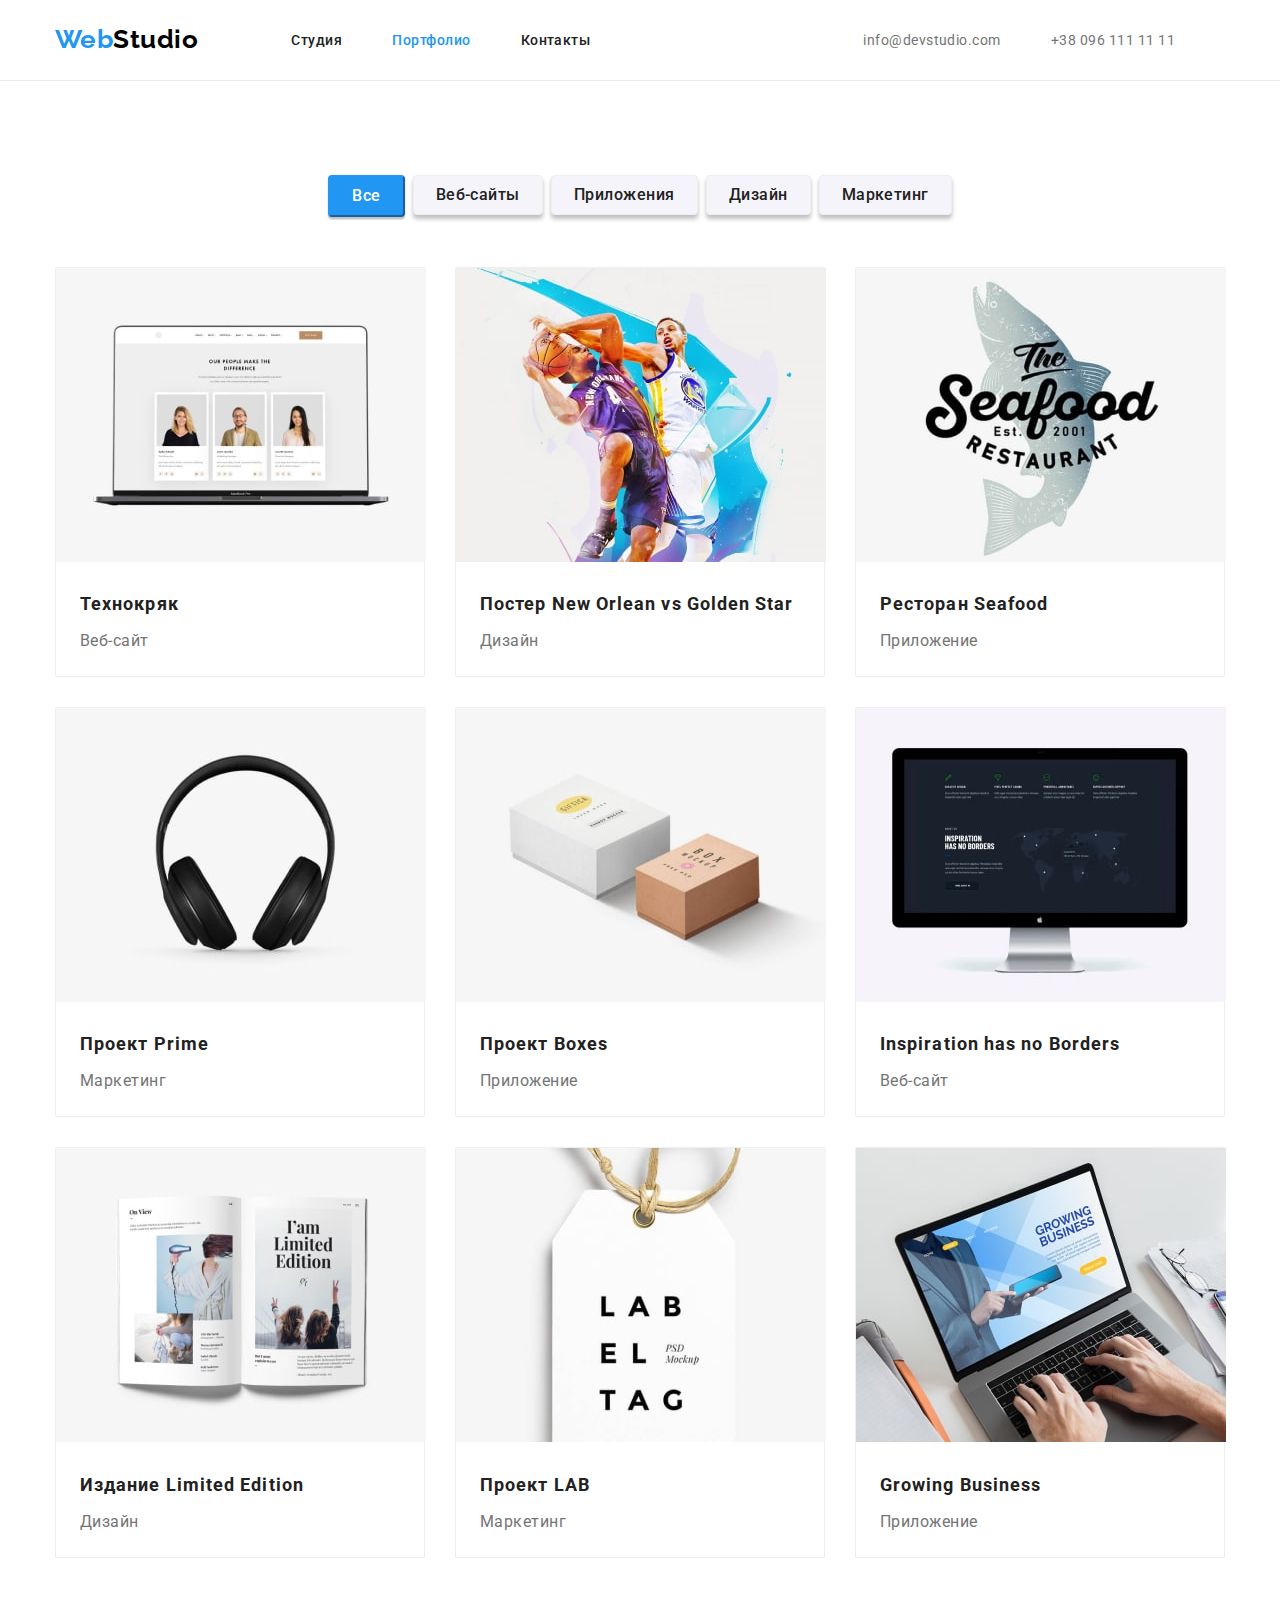
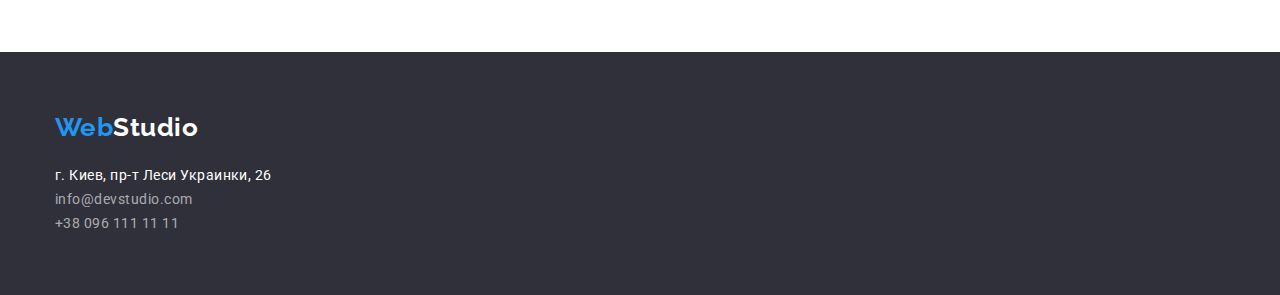
==== portfolio.html @ a9035e8a "clone hw3" ====
<!DOCTYPE html>
<html lang="ru">
  <head>
    <meta charset="UTF-8" />
    <meta http-equiv="X-UA-Compatible" content="IE=edge" />
    <meta name="viewport" content="width=device-width, initial-scale=1.0" />
    <link rel="preconnect" href="https://fonts.googleapis.com" />
    <link rel="preconnect" href="https://fonts.gstatic.com" crossorigin />
    <link
      href="https://fonts.googleapis.com/css2?family=Raleway:wght@700&family=Roboto:wght@400;500;700;900&display=swap"
      rel="stylesheet"
    />
    <title>WebStudio</title>
    <link
      rel="stylesheet"
      href="https://cdnjs.cloudflare.com/ajax/libs/modern-normalize/1.0.0/modern-normalize.min.css"
    />
    <link rel="stylesheet" href="./css/styles.css" />
  </head>

  <!--  ===== HEADER ===== -->

  <body>
    <header class="header">
      <div class="container navigation">
        <nav class="navigation">
          <a class="logo" href="./index.html"
            >Web<span class="studio">Studio</span></a
          >

          <ul class="header-list navigation">
            <li class="header-list-item">
              <a class="header-link" href="./index.html">Студия</a>
            </li>
            <li class="header-list-item">
              <a class="header-link-current" href="./portfolio.html"
                >Портфолио</a
              >
            </li>
            <li class="header-list-item">
              <a class="header-link" href="/">Контакты</a>
            </li>
          </ul>
        </nav>

        <ul class="header-contacts navigation">
          <li class="header-contacts-item">
            <a class="header-email" href="mailto:info@devstudio.com"
              >info@devstudio.com</a
            >
          </li>
          <li class="header-contacts-item">
            <a class="header-tel" href="tel:+380961111111">+38 096 111 11 11</a>
          </li>
        </ul>
      </div>
    </header>

    <!-- ======= FILTER ======= -->

    <section class="filter section">
      <div class="container">
        <h1 hidden>filter</h1>
        <ul class="filter-list">
          <li>
            <button type="button" class="filter-button-current">Все</button>
          </li>
          <li>
            <button type="button" class="filter-button">Веб-сайты</button>
          </li>
          <li>
            <button type="button" class="filter-button">Приложения</button>
          </li>
          <li><button type="button" class="filter-button">Дизайн</button></li>
          <li>
            <button type="button" class="filter-button">Маркетинг</button>
          </li>
        </ul>

        <!-- ======= WORKS ======= -->

        <ul class="works-list">
          <li class="works-list-item">
            <img
              src="./images/portfolio/techno.jpg"
              width="370"
              alt="Технокряк"
              class="works-image"
            />
            <div class="div-works">
              <h2 class="works-title">Технокряк</h2>
              <p class="works-text">Веб-сайт</p>
            </div>
          </li>
          <li class="works-list-item">
            <img
              src="./images/portfolio/poster.jpg"
              width="370"
              alt="Постер"
              class="works-image"
            />
            <div class="div-works">
              <h2 class="works-title">
                Постер <span lang="en">New Orlean vs Golden Star</span>
              </h2>
              <p class="works-text">Дизайн</p>
            </div>
          </li>
          <li class="works-list-item">
            <img
              src="./images/portfolio/seafood.jpg"
              width="370"
              alt="Ресторан Seafood"
              class="works-image"
            />
            <div class="div-works">
              <h2 class="works-title">
                Ресторан <span lang="en">Seafood</span>
              </h2>
              <p class="works-text">Приложение</p>
            </div>
          </li>
          <li class="works-list-item">
            <img
              src="./images/portfolio/prime.jpg"
              width="370"
              alt="Проект Prime"
              class="works-image"
            />
            <div class="div-works">
              <h2 class="works-title">Проект <span lang="en">Prime</span></h2>
              <p class="works-text">Маркетинг</p>
            </div>
          </li>
          <li class="works-list-item">
            <img
              src="./images/portfolio/boxes.jpg"
              width="370"
              alt="Проект Boxes"
              class="works-image"
            />
            <div class="div-works">
              <h2 class="works-title">Проект <span lang="en">Boxes</span></h2>
              <p class="works-text">Приложение</p>
            </div>
          </li>
          <li class="works-list-item">
            <img
              src="./images/portfolio/inspiration.jpg"
              width="370"
              alt="Inspiration has no Borders"
              class="works-image"
            />
            <div class="div-works">
              <h2 lang="en" class="works-title">Inspiration has no Borders</h2>
              <p class="works-text">Веб-сайт</p>
            </div>
          </li>
          <li class="works-list-item">
            <img
              src="./images/portfolio/ltd.jpg"
              width="370"
              alt="Издание Limited Edition"
              class="works-image"
            />
            <div class="div-works">
              <h2 class="works-title">
                Издание <span lang="en">Limited Edition</span>
              </h2>
              <p class="works-text">Дизайн</p>
            </div>
          </li>
          <li class="works-list-item">
            <img
              src="./images/portfolio/lab.jpg"
              width="370"
              alt="Проект LAB"
              class="works-image"
            />
            <div class="div-works">
              <h2 class="works-title">Проект <span lang="en">LAB</span></h2>
              <p class="works-text">Маркетинг</p>
            </div>
          </li>
          <li class="works-list-item">
            <img
              src="./images/portfolio/biz.jpg"
              width="370"
              alt="Growing Business"
              class="works-image"
            />
            <div class="div-works">
              <h2 class="works-title" lang="en">Growing Business</h2>
              <p class="works-text">Приложение</p>
            </div>
          </li>
        </ul>
      </div>
    </section>

    <!-- ===== FOOTER ===== -->

    <footer class="footer">
      <div class="container">
        <a class="footer-logo" href="./index.html"
          >Web<span class="footer-studio">Studio</span></a
        >
        <address class="address">
          <ul class="address-list">
            <li class="address-item">
              <a
                class="address-link"
                href="https://goo.gl/maps/VYnGPaPWPmDUomws7"
                target="_blank"
                rel="noopener nofollow no referrer"
              >
                г. Киев, пр-т Леси Украинки, 26</a
              >
            </li>
            <li class="address-item">
              <a class="footer-mail" href="mailto:info@devstudio.com"
                >info@devstudio.com</a
              >
            </li>
            <li class="address-item">
              <a class="footer-tel" href="tel:+380961111111"
                >+38 096 111 11 11</a
              >
            </li>
          </ul>
        </address>
      </div>
    </footer>
  </body>
</html>
---- css/styles.css ----
:root {
  --main-color: #212121;
  --subcolor: #757575;
  --accent-color: #2196f3;
  --bg-color: #ffffff;
  --bgc-hero: #2f303a;
  --bgc-btn-hover: #188ce8;
  --logo-studio: #000000;
  --bgc-team: #f5f4fa;
  --bgc-footer: #2f303a;
  --bgc-filter-btn: #f5f4fa;
}

/* ======= Body ======= */

* {
  margin: 0;
  padding: 0;
  list-style: none;
}

*,
*::before,
*::after {
  box-sizing: border-box;
}

body {
  font-family: "Roboto", sans-serif;
  background-color: var(--bg-color);
  letter-spacing: 0.03em;
  line-height: 1.14;
}

.container {
  width: 1200px;
  margin-left: auto;
  margin-right: auto;
  padding-left: 15px;
  padding-right: 15px;
}

.section {
  padding-top: 94px;
  padding-bottom: 94px;
}

/* ======= Header ======= */

.header {
  display: flex;
  align-items: center;
  border-bottom: 1px solid #ececec;
}

.navigation {
  display: flex;
  align-items: center;
}

.logo {
  font-family: "Raleway", sans-serif;
  font-weight: 700;
  font-size: 26px;
  line-height: calc(31 / 26);
  text-decoration: none;
  color: var(--accent-color);
  padding-top: 24px;
  padding-bottom: 25px;
}

.studio {
  color: var(--logo-studio);
}

.header-list,
.header-contacts {
  list-style: none;
}
.header-list {
  margin-left: 93px;
}

.header-list-item:not(:last-child) {
  margin-right: 50px;
}

.header-link {
  font-weight: 500;
  font-size: 14px;
  text-decoration: none;
  color: var(--main-color);
  padding-top: 32px;
  padding-bottom: 32px;
}

.header-link:hover,
.header-link:focus,
.header-link-current {
  font-weight: 500;
  font-size: 14px;
  color: var(--accent-color);
}

.header-link-current {
  text-decoration: none;
  padding-top: 32px;
  padding-bottom: 32px;
}

.header-contacts {
  margin-left: auto;
}

.header-contacts-item {
  margin-right: 50px;
}

.header-email,
.header-tel {
  font-size: 14px;
  color: var(--subcolor);
  text-decoration: none;
  padding-top: 32px;
  padding-bottom: 32px;
}

.header-email:hover,
.header-email:focus,
.header-tel:hover,
.header-tel:focus {
  color: var(--accent-color);
}

/* ======= HERO ======= */
.hero {
  background: var(--bgc-hero);
  text-align: center;
  padding-top: 200px;
  padding-bottom: 200px;
}

.hero-title {
  color: var(--bg-color);
  font-weight: 900;
  font-size: 44px;
  line-height: calc(60 / 44);
  letter-spacing: 0.06em;
  text-transform: uppercase;
  margin-bottom: 30px;
}

.hero-button {
  border-radius: 4px;
  padding: 10px 32px;
  min-width: 200px;

  color: var(--bg-color);
  background-color: var(--accent-color);
  border-color: var(--accent-color);

  font-family: inherit;
  font-weight: 700;
  font-size: 16px;
  line-height: calc(30 / 16);
  letter-spacing: 0.06em;
  box-shadow: 0px 4px 4px rgba(0, 0, 0, 0.15);

  display: inline-block;
  align-items: center;
  text-align: center;
  cursor: pointer;
}

.hero-button:hover,
.hero-button:focus {
  background-color: var(--bgc-btn-hover);
  border-color: var(--bgc-btn-hover);
}

/* ======= FEATURES ======= */

.features {
  display: flex;
  align-items: center;
}

.features-list-item:not(:last-child) {
  margin-right: 30px;
}
.features-list-item {
  min-width: 270px;
}

.features-list-title {
  font-weight: 700;
  font-size: 14px;
  line-height: calc(16 / 14);
  text-transform: uppercase;
  margin-bottom: 10px;

  color: var(--main-color);
}

.features-text {
  font-weight: 400;
  font-size: 14px;
  line-height: calc(24 / 14);
  color: var(--subcolor);
}

/* ======= ABOUT ======= */
.padding {
  padding-top: 0%;
}

.about-title {
  font-weight: 700;
  font-size: 36px;
  line-height: calc(42 / 36);
  text-align: center;
  color: var(--main-color);
  margin-bottom: 50px;
}

.about-list {
  display: flex;
  align-items: center;
  list-style: none;
}

.about-list-item:not(:last-child) {
  margin-right: 30px;
}
/* ======= TEAM ======= */

.team {
  background: var(--bgc-team);
}

.team-title {
  font-weight: 700;
  font-size: 36px;
  line-height: calc(42 / 36);
  text-align: center;
  color: var(--main-color);
  padding-bottom: 50px;
}

.team-list {
  list-style: none;
  display: flex;
}

.team-list-item {
  width: 270px;
  left: 215px;
  top: 1635px;
  background-color: var(--bg-color);
  margin-right: 30px;
  box-shadow: 0px 1px 3px rgba(0, 0, 0, 0.12), 0px 1px 1px rgba(0, 0, 0, 0.14),
    0px 2px 1px rgba(0, 0, 0, 0.2);
  border-radius: 0px 0px 4px 4px;
}

.team-name {
  font-weight: 500;
  font-size: 16px;
  line-height: calc(19 / 16);
  text-align: center;
  color: var(--main-color);
}

.team-position {
  font-weight: 400;
  font-size: 16px;
  line-height: calc(19 / 16);
  text-align: center;
  color: var(--subcolor);
  padding-top: 10px;
}

.div-team {
  padding-top: 30px;
  padding-bottom: 30px;
}

/* ======= Footer ======= */

.footer {
  background: var(--bgc-footer);
  padding-top: 60px;
  padding-bottom: 60px;
}

.footer-logo {
  font-family: "Raleway";
  font-weight: 700;
  font-size: 26px;
  line-height: calc(31 / 26);
  text-decoration: none;
  color: var(--accent-color);
}

.footer-studio {
  color: var(--bg-color);
}

.address-list {
  margin-top: 20px;
  list-style: none;
}

.address-link {
  text-decoration: none;
  font-family: inherit;
  font-style: normal;
  font-weight: 400;
  font-size: 14px;
  line-height: calc(24 / 14);
  letter-spacing: inherit;
  color: var(--bg-color);
  margin-bottom: 9px;
}

.footer-tel,
.footer-mail {
  text-decoration: none;
  font-family: inherit;
  font-style: normal;
  font-weight: 400;
  font-size: 14px;
  line-height: calc(24 / 14);
  letter-spacing: inherit;
  margin-bottom: 9px;

  color: rgba(255, 255, 255, 0.6);
}

.footer-tel:hover,
.footer-mail:hover,
.footer-tel:focus,
.footer-mail:focus {
  color: var(--accent-color);
}

/* ===== PORTFOLIO ====== */
.filter-list {
  list-style: none;
  display: flex;
  justify-content: center;
  margin-bottom: 50px;
}

.filter-button {
  font-family: inherit;
  font-weight: 500;
  font-size: 16px;
  line-height: calc(26 / 16);
  letter-spacing: inherit;
  color: var(--main-color);
  cursor: pointer;
  background: var(--bgc-filter-btn);
  text-align: center;
  margin-left: 8px;
  padding-left: 22px;
  padding-right: 22px;
  padding-top: 6px;
  padding-bottom: 6px;
  border-radius: 4px;
  border: solid 1px #eeeeee;
  box-shadow: 0px 4px 4px rgba(0, 0, 0, 0.25);
}

.filter-button:hover,
.filter-button:focus {
  color: var(--bg-color);
  background-color: var(--accent-color);
  border-color: #2196f3;
}

.filter-button-current {
  font-family: inherit;
  font-weight: 500;
  font-size: 16px;
  line-height: calc(26 / 16);
  text-align: center;
  letter-spacing: inherit;
  cursor: pointer;
  padding-left: 22px;
  padding-right: 22px;
  padding-top: 6px;
  padding-bottom: 6px;

  border-color: #2196f3;
  color: var(--bg-color);
  background-color: var(--accent-color);
  box-shadow: 0px 3px 1px rgba(0, 0, 0, 0.1), 0px 1px 2px rgba(0, 0, 0, 0.08),
    0px 2px 2px rgba(0, 0, 0, 0.12);
  border-radius: 4px;
}

/* ===== WORKS ====== */

.works-list {
  list-style: none;
  display: flex;
  flex-wrap: wrap;
}

.works-title {
  font-weight: 700;
  font-size: 18px;
  line-height: calc(36 / 18);
  letter-spacing: 0.06em;
  color: var(--main-color);
  padding-bottom: 4px;
}

.works-text {
  font-weight: 400;
  font-size: 16px;
  line-height: calc(30 / 16);
  color: var(--subcolor);
}

.works-list-item {
  background-color: var(--bg-color);
  border: 1px solid #eeeeee;
  width: 370px;
  margin-right: 30px;
  margin-bottom: 30px;
}

.works-list-item:not(:last-child) {
  margin-right: 30px;
}

.works-list-item:nth-child(3n) {
  margin-right: 0px;
}

.works-list-item:nth-last-child(-n + 3) {
  margin-bottom: 0px;
}

.div-works {
  padding-top: 20px;
  padding-bottom: 20px;
  padding-left: 24px;
  padding-right: 24px;
}
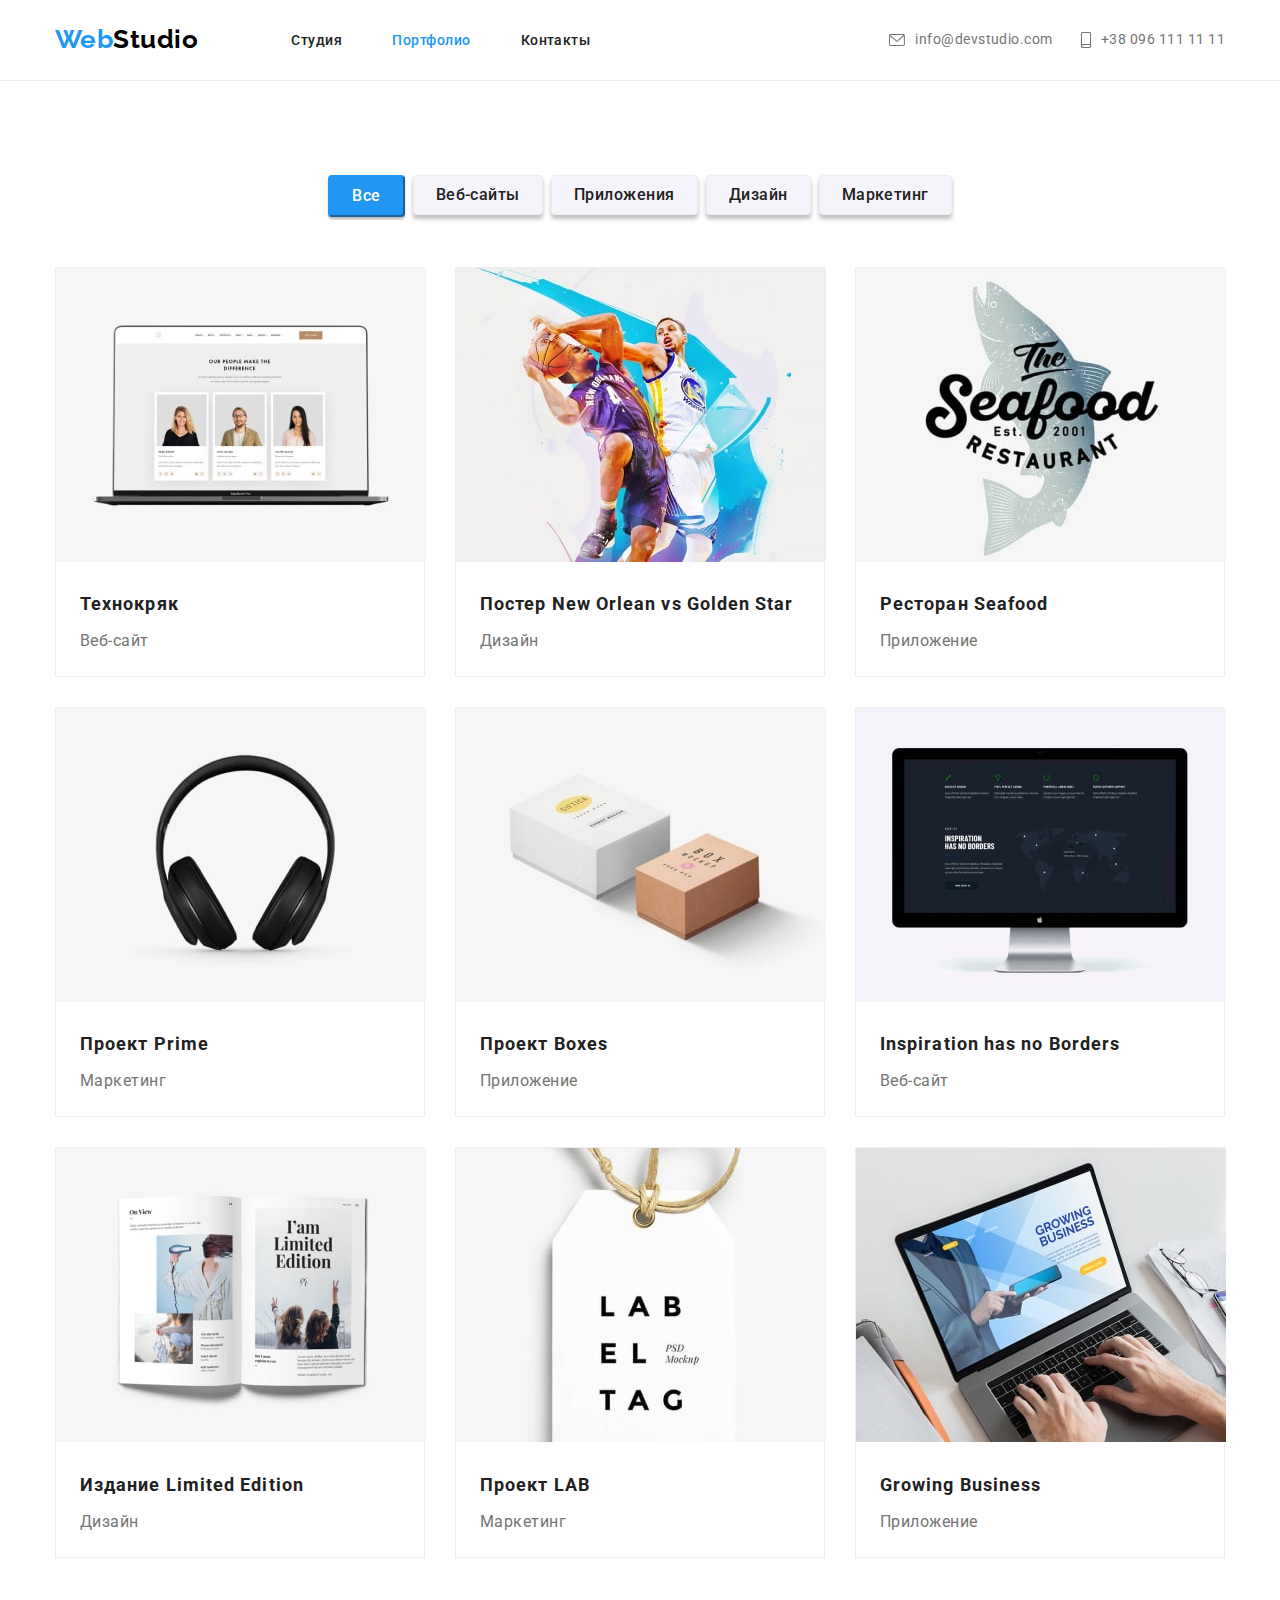
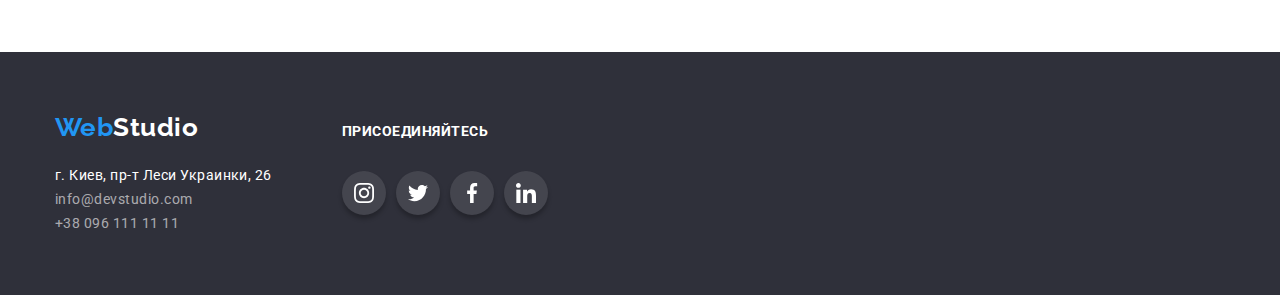
==== commit 9f0697d2: "HW-4" ====
--- a/portfolio.html
+++ b/portfolio.html
@@ -21,7 +21,8 @@
   <!--  ===== HEADER ===== -->
 
   <body>
-    <header class="header">
+
+<header class="header">
       <div class="container navigation">
         <nav class="navigation">
           <a class="logo" href="./index.html"
@@ -33,9 +34,7 @@
               <a class="header-link" href="./index.html">Студия</a>
             </li>
             <li class="header-list-item">
-              <a class="header-link-current" href="./portfolio.html"
-                >Портфолио</a
-              >
+              <a class="header-link-current" href="./portfolio.html">Портфолио</a>
             </li>
             <li class="header-list-item">
               <a class="header-link" href="/">Контакты</a>
@@ -45,16 +44,24 @@
 
         <ul class="header-contacts navigation">
           <li class="header-contacts-item">
-            <a class="header-email" href="mailto:info@devstudio.com"
+            <a class="header-email" href="mailto:info@devstudio.com">
+              <svg class="email-icon">
+                <use href="./images/icons.svg#envelope"></use></svg
               >info@devstudio.com</a
             >
           </li>
           <li class="header-contacts-item">
-            <a class="header-tel" href="tel:+380961111111">+38 096 111 11 11</a>
+            <a class="header-tel" href="tel:+380961111111">
+              <svg class="phone-icon">
+                <use href="./images/icons.svg#phone"></use>
+              </svg>
+              +38 096 111 11 11</a
+            >
           </li>
         </ul>
       </div>
     </header>
+
 
     <!-- ======= FILTER ======= -->
 
@@ -81,6 +88,7 @@
 
         <ul class="works-list">
           <li class="works-list-item">
+            <a class="works-link" href="">
             <img
               src="./images/portfolio/techno.jpg"
               width="370"
@@ -91,8 +99,10 @@
               <h2 class="works-title">Технокряк</h2>
               <p class="works-text">Веб-сайт</p>
             </div>
-          </li>
-          <li class="works-list-item">
+          </a>
+          </li>
+          <li class="works-list-item">
+            <a class="works-link" href="">
             <img
               src="./images/portfolio/poster.jpg"
               width="370"
@@ -105,8 +115,10 @@
               </h2>
               <p class="works-text">Дизайн</p>
             </div>
-          </li>
-          <li class="works-list-item">
+            </a>
+          </li>
+          <li class="works-list-item">
+            <a class="works-link" href="">
             <img
               src="./images/portfolio/seafood.jpg"
               width="370"
@@ -119,8 +131,10 @@
               </h2>
               <p class="works-text">Приложение</p>
             </div>
-          </li>
-          <li class="works-list-item">
+            </a>
+          </li>
+          <li class="works-list-item">
+            <a class="works-link" href="">
             <img
               src="./images/portfolio/prime.jpg"
               width="370"
@@ -131,8 +145,11 @@
               <h2 class="works-title">Проект <span lang="en">Prime</span></h2>
               <p class="works-text">Маркетинг</p>
             </div>
-          </li>
-          <li class="works-list-item">
+            </a>
+          </li>
+
+          <li class="works-list-item">
+            <a class="works-link" href="">
             <img
               src="./images/portfolio/boxes.jpg"
               width="370"
@@ -143,8 +160,11 @@
               <h2 class="works-title">Проект <span lang="en">Boxes</span></h2>
               <p class="works-text">Приложение</p>
             </div>
-          </li>
-          <li class="works-list-item">
+            </a>
+          </li>
+
+          <li class="works-list-item">
+          <a class="works-link" href="">  
             <img
               src="./images/portfolio/inspiration.jpg"
               width="370"
@@ -155,9 +175,12 @@
               <h2 lang="en" class="works-title">Inspiration has no Borders</h2>
               <p class="works-text">Веб-сайт</p>
             </div>
-          </li>
-          <li class="works-list-item">
-            <img
+            </a>
+          </li>
+
+          <li class="works-list-item">
+            <a class="works-link" href="">
+              <img
               src="./images/portfolio/ltd.jpg"
               width="370"
               alt="Издание Limited Edition"
@@ -169,9 +192,12 @@
               </h2>
               <p class="works-text">Дизайн</p>
             </div>
-          </li>
-          <li class="works-list-item">
-            <img
+            </a>
+          </li>
+
+          <li class="works-list-item">
+            <a class="works-link" href="">
+              <img
               src="./images/portfolio/lab.jpg"
               width="370"
               alt="Проект LAB"
@@ -181,9 +207,12 @@
               <h2 class="works-title">Проект <span lang="en">LAB</span></h2>
               <p class="works-text">Маркетинг</p>
             </div>
-          </li>
-          <li class="works-list-item">
-            <img
+            </a>
+          </li>
+
+          <li class="works-list-item">
+            <a class="works-link" href="">
+              <img
               src="./images/portfolio/biz.jpg"
               width="370"
               alt="Growing Business"
@@ -193,19 +222,21 @@
               <h2 class="works-title" lang="en">Growing Business</h2>
               <p class="works-text">Приложение</p>
             </div>
+            </a>
           </li>
         </ul>
       </div>
     </section>
 
     <!-- ===== FOOTER ===== -->
-
     <footer class="footer">
       <div class="container">
+        <div class="footer-position">
+      <div class="footer-contacts">
         <a class="footer-logo" href="./index.html"
-          >Web<span class="footer-studio">Studio</span></a
-        >
+          >Web<span class="footer-studio">Studio</span></a>
         <address class="address">
+          <div class="footer-position"> 
           <ul class="address-list">
             <li class="address-item">
               <a
@@ -228,7 +259,56 @@
               >
             </li>
           </ul>
+          </div>
         </address>
+      </div>
+
+<!-- ===== JOIN ===== -->
+
+      <div class="footer-join">
+        <p class="join-title">Присоединяйтесь</p>
+  <ul class="join-list">
+  <li class="join-list-item">
+    <a class="join-link" 
+    href="http://www.instagram.com">
+    <svg class="join-icon" width="20" height="20">
+      <use href="./images/icons.svg#insta">
+      </use>
+    </svg>
+  </a>
+  </li>
+  <li class="join-list-item">
+    <a class="join-link" 
+    href="http://www.twitter.com">
+    <svg class="join-icon" width="20" height="20">
+      <use href="./images/icons.svg#twtr">
+      </use>
+    </svg>
+  </a>
+  </li>
+  <li class="join-list-item">
+    <a class="join-link" 
+    href="http://www.facebook.com">
+    <svg class="join-icon" width="20" height="20">
+      <use href="./images/icons.svg#facebook">
+      </use>
+    </svg>
+  </a>
+</li>
+  <li class="join-list-item">
+    <a class="join-link" 
+    href="http://www.linkedin.com">
+    <svg class="join-icon" width="20" height="20">
+      <use href="./images/icons.svg#in">
+
+      </use>
+    </svg>
+  </a>
+</li>
+</ul>
+</div>
+      </div>
+      </div>
       </div>
     </footer>
   </body>
--- a/css/styles.css
+++ b/css/styles.css
@@ -3,12 +3,13 @@
   --subcolor: #757575;
   --accent-color: #2196f3;
   --bg-color: #ffffff;
-  --bgc-hero: #2f303a;
+  --bgc-hero: #c4c4c4;
   --bgc-btn-hover: #188ce8;
   --logo-studio: #000000;
   --bgc-team: #f5f4fa;
   --bgc-footer: #2f303a;
   --bgc-filter-btn: #f5f4fa;
+  --svg-fill: #afb1b8;
 }
 
 /* ======= Body ======= */
@@ -112,8 +113,8 @@
   margin-left: auto;
 }
 
-.header-contacts-item {
-  margin-right: 50px;
+.header-email {
+  margin-right: 28px;
 }
 
 .header-email,
@@ -121,8 +122,9 @@
   font-size: 14px;
   color: var(--subcolor);
   text-decoration: none;
-  padding-top: 32px;
-  padding-bottom: 32px;
+  display: flex;
+  justify-content: center;
+  align-items: center;
 }
 
 .header-email:hover,
@@ -132,12 +134,57 @@
   color: var(--accent-color);
 }
 
+.header-email:hover .email-icon {
+  fill: var(--accent-color);
+}
+
+.header-email:focus .email-icon {
+  fill: var(--accent-color);
+}
+
+.header-tel:hover .phone-icon {
+  fill: var(--accent-color);
+}
+
+.header-tel:focus .phone-icon {
+  fill: var(--accent-color);
+}
+
+.header-contacts-item {
+  padding-top: 32px;
+  padding-bottom: 32px;
+}
+
+.email-icon {
+  width: 16px;
+  height: 12px;
+  margin-right: 10px;
+  fill: var(--subcolor);
+}
+
+.phone-icon {
+  width: 10px;
+  height: 16px;
+  margin-right: 10px;
+  fill: var(--subcolor);
+}
+
 /* ======= HERO ======= */
 .hero {
-  background: var(--bgc-hero);
+  background-color: var(--bgc-hero);
+  background-image: linear-gradient(
+      0deg,
+      rgba(0, 0, 0, 0.2),
+      rgba(0, 0, 0, 0.2)
+    ),
+    url(../images/hero-bg.jpg);
+  background-repeat: no-repeat;
+  background-position: center;
+  max-width: 1600px;
   text-align: center;
   padding-top: 200px;
   padding-bottom: 200px;
+  margin: 0;
 }
 
 .hero-title {
@@ -207,6 +254,28 @@
   font-size: 14px;
   line-height: calc(24 / 14);
   color: var(--subcolor);
+}
+
+.clients-list {
+  display: flex;
+}
+
+.clients-list-item {
+  display: flex;
+  margin-right: 30px;
+  margin-bottom: 30px;
+  width: 270px;
+  background-color: #f5f4fa;
+  justify-content: center;
+  align-items: center;
+}
+
+.clients-list-item:last-child {
+  margin-right: 0;
+}
+
+.clients-icon {
+  max-width: 70px;
 }
 
 /* ======= ABOUT ======= */
@@ -278,11 +347,90 @@
   text-align: center;
   color: var(--subcolor);
   padding-top: 10px;
+  padding-bottom: 16px;
 }
 
 .div-team {
   padding-top: 30px;
   padding-bottom: 30px;
+}
+.social-net-list {
+  display: flex;
+  justify-content: center;
+  align-items: center;
+}
+
+.social-net-icon {
+  display: flex;
+  justify-content: center;
+  align-items: center;
+}
+
+.social-net-icon {
+  fill: var(--svg-fill);
+}
+
+.social-net-icon:hover,
+.social-net-icon:focus {
+  background-color: var(--accent-color);
+  fill: var(--bg-color);
+}
+
+.social-link:hover,
+.social-link:focus {
+  background-color: var(--accent-color);
+  border-radius: 50%;
+}
+
+.social-link {
+  display: flex;
+  justify-content: center;
+  align-items: center;
+  cursor: pointer;
+  margin-right: 10px;
+  width: 44px;
+  height: 44px;
+}
+
+.social-link:last-child {
+  margin-right: 0px;
+}
+
+/* ======= Custommers ======= */
+
+.custommers-title {
+  font-weight: 700;
+  font-size: 36px;
+  line-height: calc(42 / 36);
+  text-align: center;
+  color: var(--main-color);
+  margin-bottom: 50px;
+}
+
+.custommers-list {
+  display: flex;
+  justify-content: center;
+  align-items: center;
+  list-style: none;
+}
+
+.custommers-item {
+  margin-right: 30px;
+}
+
+.custommers-item:last-child {
+  margin-right: 0;
+}
+.custommers-icon {
+  fill: var(--svg-fill);
+  border: 1px solid var(--svg-fill);
+  border-radius: 4px;
+}
+
+.custommers-icon:hover,
+.custommers-icon:focus {
+  border-color: var(--accent-color);
+  fill: var(--accent-color);
 }
 
 /* ======= Footer ======= */
@@ -292,6 +440,12 @@
   padding-top: 60px;
   padding-bottom: 60px;
 }
+
+/* .footer-contacts {
+  display: flex;
+  justify-content: center;
+  align-items: baseline;
+} */
 
 .footer-logo {
   font-family: "Raleway";
@@ -342,6 +496,62 @@
 .footer-tel:focus,
 .footer-mail:focus {
   color: var(--accent-color);
+}
+
+/* ======= JOIN ======= */
+
+.footer-position {
+  display: flex;
+  align-items: baseline;
+  margin: 0;
+  padding: 0;
+}
+
+.footer-join {
+  margin-left: 70px;
+}
+
+.join-title {
+  color: var(--bg-color);
+  font-weight: 700;
+  font-size: 14px;
+  line-height: calc(60 / 44);
+  text-transform: uppercase;
+  margin-bottom: 30px;
+}
+
+.join-list {
+  display: flex;
+}
+
+.join-list-item {
+  margin-right: 10px;
+  fill: var(--bg-color);
+  width: 44px;
+  height: 44px;
+}
+.join-list-item:last-child {
+  margin-right: 0;
+}
+
+.join-link {
+  width: 100%;
+  height: 100%;
+  background: rgba(255, 255, 255, 0.1);
+  box-shadow: 0px 4px 4px rgba(0, 0, 0, 0.25);
+  border-radius: 50%;
+  display: flex;
+  align-items: center;
+  justify-content: center;
+}
+
+.join-link:hover,
+.join-link:focus {
+  background-color: var(--accent-color);
+}
+
+.join-icon {
+  fill: var(--bg-color);
 }
 
 /* ===== PORTFOLIO ====== */
@@ -450,3 +660,15 @@
   padding-left: 24px;
   padding-right: 24px;
 }
+
+.works-link {
+  text-decoration: none;
+}
+
+.works-list-item:focus,
+.works-list-item:hover {
+  background: #ffffff;
+  border: 1px solid #eeeeee;
+  box-shadow: 0px 1px 1px rgba(0, 0, 0, 0.12), 0px 4px 4px rgba(0, 0, 0, 0.06),
+    1px 4px 6px rgba(0, 0, 0, 0.16);
+}
